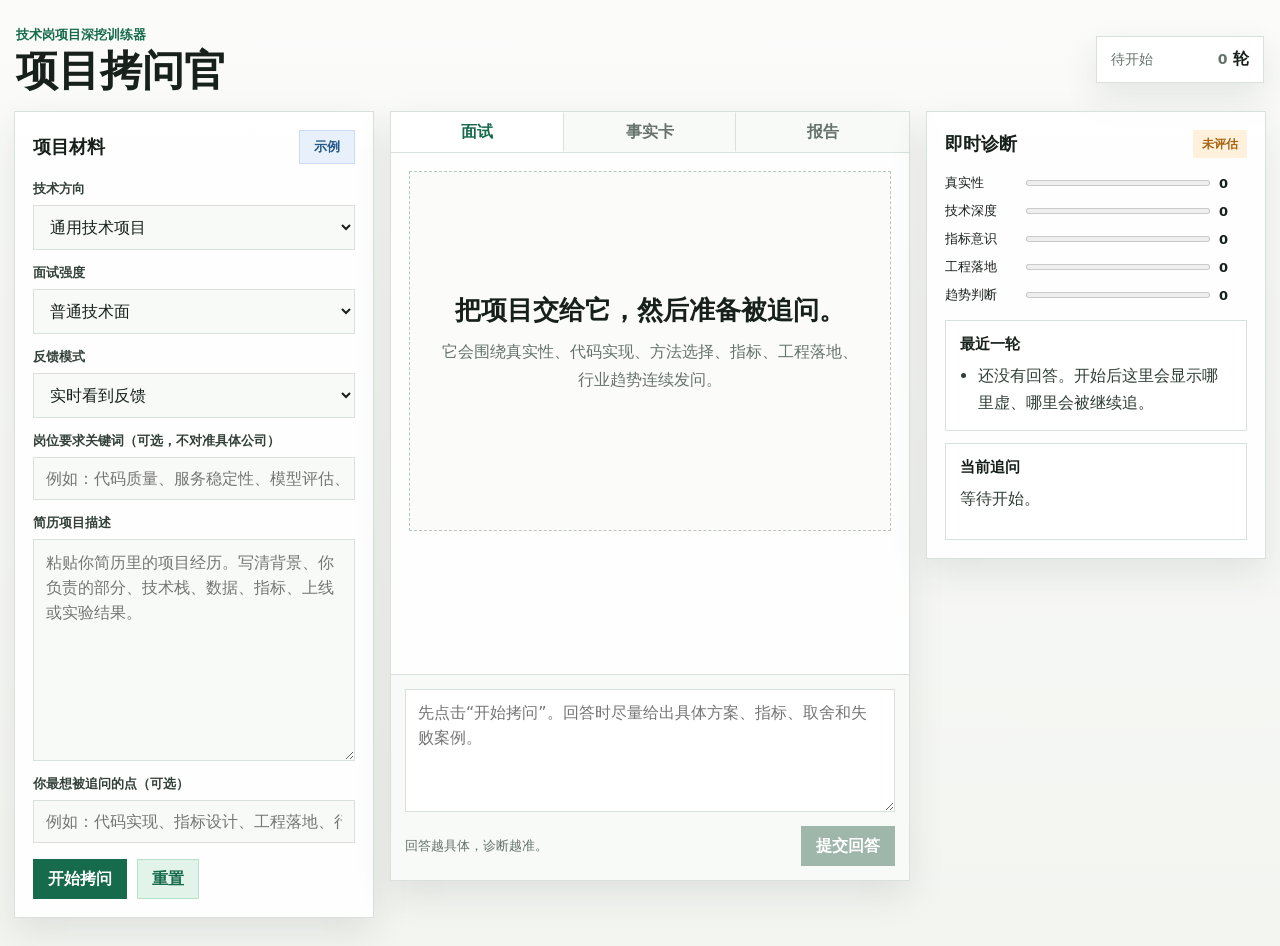
==== web/index.html @ c84b374d "问答格式和分析模板已就绪,模型调用成功,分析合理" ====
<!doctype html>
<html lang="zh-CN">
<head>
  <meta charset="utf-8">
  <meta name="viewport" content="width=device-width, initial-scale=1">
  <title>项目拷问官 | 技术岗项目深挖训练器</title>
  <link rel="stylesheet" href="styles.css">
</head>
<body>
  <main class="app-shell">
    <header class="topbar">
      <div>
        <p class="eyebrow">技术岗项目深挖训练器</p>
        <h1>项目拷问官</h1>
      </div>
      <div class="status-strip" aria-label="训练状态">
        <span id="sessionStatus">待开始</span>
        <strong><span id="roundCounter">0</span> 轮</strong>
      </div>
    </header>

    <section class="workspace">
      <aside class="setup-panel" aria-label="项目输入">
        <div class="panel-head">
          <h2>项目材料</h2>
          <button class="ghost-button" id="loadSample" type="button" title="填入一段通用技术项目示例">示例</button>
        </div>

        <label>
          <span>技术方向</span>
          <select id="track">
            <option value="general">通用技术项目</option>
            <option value="code">软件工程 / 代码项目</option>
            <option value="ai">AI / 智能系统</option>
            <option value="backend">后端 / 工程系统</option>
            <option value="algorithm">算法 / 机器学习</option>
            <option value="data">数据 / 数据平台</option>
            <option value="frontend">前端 / 客户端</option>
            <option value="infra">基础设施 / DevOps</option>
          </select>
        </label>

        <label>
          <span>面试强度</span>
          <select id="intensity">
            <option value="normal">普通技术面</option>
            <option value="senior">深挖技术面</option>
            <option value="pressure">压力拷问</option>
          </select>
        </label>

        <label>
          <span>反馈模式</span>
          <select id="feedbackMode">
            <option value="realtime">实时看到反馈</option>
            <option value="final">结束后总体反馈</option>
          </select>
        </label>

        <label>
          <span>岗位要求关键词（可选，不对准具体公司）</span>
          <input id="jdKeywords" type="text" placeholder="例如：代码质量、服务稳定性、模型评估、Python">
        </label>

        <label>
          <span>简历项目描述</span>
          <textarea id="projectText" rows="8" placeholder="粘贴你简历里的项目经历。写清背景、你负责的部分、技术栈、数据、指标、上线或实验结果。"></textarea>
        </label>

        <label>
          <span>你最想被追问的点（可选）</span>
          <input id="focusText" type="text" placeholder="例如：代码实现、指标设计、工程落地、行业趋势">
        </label>

        <div class="button-row">
          <button class="primary-button" id="startSession" type="button">开始拷问</button>
          <button class="secondary-button" id="resetSession" type="button" title="清空当前训练状态">重置</button>
        </div>
      </aside>

      <section class="main-panel" aria-label="面试训练区">
        <nav class="tabs" aria-label="视图切换">
          <button class="tab active" data-tab="interview" type="button">面试</button>
          <button class="tab" data-tab="facts" type="button">事实卡</button>
          <button class="tab" data-tab="report" type="button">报告</button>
        </nav>

        <div class="tab-view active" id="interviewView">
          <div class="interview-board" id="chatLog">
            <div class="empty-state">
              <h2>把项目交给它，然后准备被追问。</h2>
              <p>它会围绕真实性、代码实现、方法选择、指标、工程落地、行业趋势连续发问。</p>
            </div>
          </div>

          <form class="answer-box" id="answerForm">
            <textarea id="answerInput" rows="4" placeholder="先点击“开始拷问”。回答时尽量给出具体方案、指标、取舍和失败案例。" disabled></textarea>
            <div class="answer-actions">
              <span id="answerHint">回答越具体，诊断越准。</span>
              <button class="primary-button" id="submitAnswer" type="submit" disabled>提交回答</button>
            </div>
          </form>
        </div>

        <div class="tab-view" id="factsView">
          <div class="fact-grid" id="factGrid">
            <article>
              <h3>项目事实卡</h3>
              <p>事实卡是面试官读你项目材料时的“草稿纸”：它会拆出你的个人贡献、技术路线、数据指标、工程落地和行业场景缺口，用来决定下一步该追哪里。</p>
              <p>它不是最终评价，而是为了让追问更像真实面试官读简历后的判断。</p>
            </article>
          </div>
        </div>

        <div class="tab-view" id="reportView">
          <div class="report-panel" id="reportPanel">
            <article>
              <h3>抗拷问报告</h3>
              <p>报告是训练结束后的复盘：汇总每轮问题分析、你的回答分析、暴露痛点、改进建议和示例回答。</p>
              <p>它的作用是告诉你这个项目哪里最容易被问穿，以及下一轮应该优先补哪块。</p>
            </article>
          </div>
        </div>
      </section>

      <aside class="insight-panel" aria-label="即时诊断">
        <div class="panel-head">
          <h2>即时诊断</h2>
          <span id="riskBadge">未评估</span>
        </div>

        <div class="score-stack" id="scoreStack">
          <div class="score-row">
            <span>真实性</span>
            <meter min="0" max="10" value="0"></meter>
            <strong>0</strong>
          </div>
          <div class="score-row">
            <span>技术深度</span>
            <meter min="0" max="10" value="0"></meter>
            <strong>0</strong>
          </div>
          <div class="score-row">
            <span>指标意识</span>
            <meter min="0" max="10" value="0"></meter>
            <strong>0</strong>
          </div>
          <div class="score-row">
            <span>工程落地</span>
            <meter min="0" max="10" value="0"></meter>
            <strong>0</strong>
          </div>
          <div class="score-row">
            <span>趋势判断</span>
            <meter min="0" max="10" value="0"></meter>
            <strong>0</strong>
          </div>
        </div>

        <div class="diagnosis-box">
          <h3>最近一轮</h3>
          <ul id="latestDiagnosis">
            <li>还没有回答。开始后这里会显示哪里虚、哪里会被继续追。</li>
          </ul>
        </div>

        <div class="diagnosis-box">
          <h3>当前追问</h3>
          <div id="currentQuestionBox" class="current-question-box">
            <p>等待开始。</p>
          </div>
        </div>
      </aside>
    </section>
  </main>

  <script src="app.js"></script>
</body>
</html>
---- web/styles.css ----
:root {
  color-scheme: light;
  --bg: #f3f5f1;
  --surface: #ffffff;
  --surface-2: #f8faf7;
  --ink: #17201b;
  --muted: #66736c;
  --line: #d9e1dc;
  --green: #176b4d;
  --green-2: #e2f3ea;
  --blue: #235789;
  --blue-2: #e7f0fb;
  --amber: #a86412;
  --amber-2: #fff1dc;
  --red: #b23b3b;
  --red-2: #fee7e7;
  --shadow: 0 14px 34px rgba(36, 49, 43, 0.1);
}

* {
  box-sizing: border-box;
}

body {
  margin: 0;
  min-height: 100vh;
  font-family: ui-sans-serif, system-ui, -apple-system, BlinkMacSystemFont, "Segoe UI", sans-serif;
  background:
    linear-gradient(180deg, rgba(255, 255, 255, 0.65), rgba(255, 255, 255, 0)),
    var(--bg);
  color: var(--ink);
}

button,
input,
select,
textarea {
  font: inherit;
}

button {
  cursor: pointer;
}

.app-shell {
  width: min(1500px, calc(100vw - 28px));
  margin: 0 auto;
  padding: 22px 0 28px;
}

.topbar {
  min-height: 86px;
  display: flex;
  align-items: center;
  justify-content: space-between;
  gap: 18px;
  padding: 4px 2px 18px;
}

.eyebrow {
  margin: 0 0 5px;
  font-size: 13px;
  color: var(--green);
  font-weight: 800;
  letter-spacing: 0;
}

h1,
h2,
h3,
p {
  margin-top: 0;
}

h1 {
  margin-bottom: 0;
  font-size: 42px;
  line-height: 1.05;
  letter-spacing: 0;
}

h2 {
  margin-bottom: 0;
  font-size: 18px;
}

h3 {
  margin-bottom: 8px;
  font-size: 15px;
}

.status-strip {
  display: flex;
  align-items: center;
  gap: 12px;
  min-width: 168px;
  justify-content: space-between;
  padding: 12px 14px;
  border: 1px solid var(--line);
  background: var(--surface);
  box-shadow: var(--shadow);
}

.status-strip span {
  color: var(--muted);
  font-size: 14px;
}

.workspace {
  display: grid;
  grid-template-columns: minmax(280px, 360px) minmax(420px, 1fr) minmax(280px, 340px);
  gap: 16px;
  align-items: start;
}

.setup-panel,
.main-panel,
.insight-panel {
  background: rgba(255, 255, 255, 0.9);
  border: 1px solid var(--line);
  box-shadow: var(--shadow);
}

.setup-panel,
.insight-panel {
  padding: 18px;
}

.panel-head {
  display: flex;
  align-items: center;
  justify-content: space-between;
  gap: 12px;
  margin-bottom: 16px;
}

label {
  display: grid;
  gap: 7px;
  margin-bottom: 14px;
}

label span {
  font-size: 13px;
  font-weight: 750;
  color: #334139;
}

input,
select,
textarea {
  width: 100%;
  border: 1px solid var(--line);
  background: var(--surface-2);
  color: var(--ink);
  padding: 11px 12px;
  outline: none;
}

textarea {
  resize: vertical;
  min-height: 96px;
  line-height: 1.55;
}

input:focus,
select:focus,
textarea:focus {
  border-color: var(--green);
  box-shadow: 0 0 0 3px rgba(23, 107, 77, 0.12);
}

.button-row,
.answer-actions {
  display: flex;
  align-items: center;
  gap: 10px;
}

.button-row {
  margin-top: 16px;
}

.primary-button,
.secondary-button,
.ghost-button,
.tab {
  min-height: 40px;
  border: 1px solid transparent;
  padding: 0 14px;
  font-weight: 800;
  white-space: nowrap;
}

.primary-button {
  color: #fff;
  background: var(--green);
}

.primary-button:hover {
  background: #11563d;
}

.primary-button:disabled {
  cursor: not-allowed;
  background: #9fb6ab;
}

.secondary-button {
  color: var(--green);
  background: var(--green-2);
  border-color: #badfcd;
}

.ghost-button {
  min-height: 34px;
  color: var(--blue);
  background: var(--blue-2);
  border-color: #c8ddf3;
  font-size: 13px;
}

.main-panel {
  min-height: calc(100vh - 132px);
  display: flex;
  flex-direction: column;
  overflow: hidden;
}

.tabs {
  display: grid;
  grid-template-columns: repeat(3, 1fr);
  border-bottom: 1px solid var(--line);
  background: var(--surface-2);
}

.tab {
  background: transparent;
  border-right: 1px solid var(--line);
  color: var(--muted);
}

.tab:last-child {
  border-right: 0;
}

.tab.active {
  color: var(--green);
  background: var(--surface);
}

.tab-view {
  display: none;
}

.tab-view.active {
  display: block;
}

#interviewView.active {
  display: flex;
  min-height: calc(100vh - 173px);
  flex-direction: column;
}

.interview-board {
  flex: 1;
  padding: 18px;
  overflow: auto;
}

.empty-state {
  min-height: 360px;
  display: grid;
  align-content: center;
  justify-items: center;
  text-align: center;
  border: 1px dashed #b9c8bf;
  background: #fbfcfa;
  padding: 28px;
}

.empty-state h2 {
  font-size: 26px;
  margin-bottom: 10px;
}

.empty-state p,
.fact-grid p,
.report-panel p {
  color: var(--muted);
  line-height: 1.7;
}

.message {
  width: min(780px, 100%);
  border: 1px solid var(--line);
  background: var(--surface);
  padding: 14px;
  margin-bottom: 12px;
}

.message.user {
  margin-left: auto;
  border-color: #c8ddf3;
  background: #f5faff;
}

.message.system {
  border-color: #badfcd;
  background: #f7fcf9;
}

.message-title {
  display: flex;
  justify-content: space-between;
  gap: 12px;
  margin-bottom: 8px;
  color: var(--muted);
  font-size: 12px;
  font-weight: 850;
}

.message p {
  margin-bottom: 0;
  line-height: 1.65;
}

.question-label {
  color: var(--green);
}

.answer-box {
  border-top: 1px solid var(--line);
  background: var(--surface-2);
  padding: 14px;
}

.answer-box textarea {
  min-height: 112px;
  background: var(--surface);
}

.answer-actions {
  justify-content: space-between;
  margin-top: 10px;
}

#answerHint {
  color: var(--muted);
  font-size: 13px;
}

.fact-grid,
.report-panel {
  padding: 18px;
  display: grid;
  gap: 14px;
}

.fact-grid {
  grid-template-columns: repeat(2, minmax(0, 1fr));
}

.fact-grid article,
.report-panel article,
.diagnosis-box {
  border: 1px solid var(--line);
  background: var(--surface);
  padding: 14px;
}

.fact-grid ul,
.report-panel ul,
.diagnosis-box ul,
.diagnosis-box ol {
  margin: 0;
  padding-left: 18px;
  color: #2f3e36;
  line-height: 1.7;
}

.current-question-box p {
  margin-bottom: 12px;
  color: #2f3e36;
  line-height: 1.7;
}

.time-limit {
  display: flex;
  justify-content: space-between;
  gap: 12px;
  margin-top: 8px;
  padding-top: 8px;
  border-top: 1px solid var(--line);
  font-size: 13px;
}

.time-limit span {
  color: var(--muted);
}

.pressure-meter {
  height: 7px;
  overflow: hidden;
  background: #e7ece8;
  border: 1px solid var(--line);
  margin: 10px 0 6px;
}

.pressure-meter span {
  display: block;
  width: 0;
  height: 100%;
  background: var(--green);
  transition: width 0.2s ease, background 0.2s ease;
}

.pressure-meter span.pressure-hot {
  background: var(--amber);
}

.time-over {
  color: var(--red);
}

.report-panel {
  grid-template-columns: 1fr;
}

#riskBadge {
  display: inline-flex;
  align-items: center;
  min-height: 28px;
  padding: 0 9px;
  background: var(--amber-2);
  color: var(--amber);
  font-size: 12px;
  font-weight: 850;
}

.score-stack {
  display: grid;
  gap: 10px;
  margin-bottom: 16px;
}

.score-row {
  display: grid;
  grid-template-columns: 72px 1fr 28px;
  align-items: center;
  gap: 9px;
  font-size: 13px;
}

meter {
  width: 100%;
  height: 12px;
}

.diagnosis-box {
  margin-top: 12px;
}

.pill-list {
  display: flex;
  flex-wrap: wrap;
  gap: 8px;
  padding: 0;
  margin: 0;
  list-style: none;
}

.pill-list li {
  padding: 7px 9px;
  background: var(--surface-2);
  border: 1px solid var(--line);
  color: #334139;
  font-size: 13px;
}

.metric-grid {
  display: grid;
  grid-template-columns: repeat(4, minmax(0, 1fr));
  gap: 10px;
}

.metric {
  background: var(--surface-2);
  border: 1px solid var(--line);
  padding: 12px;
}

.metric strong {
  display: block;
  font-size: 24px;
  color: var(--green);
}

.metric span {
  color: var(--muted);
  font-size: 12px;
}

.danger {
  border-color: #f0b8b8;
  background: var(--red-2);
}

.warning {
  border-color: #f0d4aa;
  background: var(--amber-2);
}

.feedback-item {
  border-top: 1px solid var(--line);
  margin-top: 12px;
  padding-top: 12px;
}

.feedback-item p {
  margin-bottom: 8px;
  line-height: 1.65;
}

@media (max-width: 1180px) {
  .workspace {
    grid-template-columns: minmax(280px, 360px) 1fr;
  }

  .insight-panel {
    grid-column: 1 / -1;
  }
}

@media (max-width: 820px) {
  .app-shell {
    width: min(100vw - 18px, 760px);
    padding-top: 12px;
  }

  .topbar {
    align-items: stretch;
    flex-direction: column;
  }

  h1 {
    font-size: 34px;
  }

  .workspace {
    grid-template-columns: 1fr;
  }

  .main-panel {
    min-height: auto;
  }

  #interviewView.active {
    min-height: 620px;
  }

  .fact-grid,
  .metric-grid {
    grid-template-columns: 1fr;
  }
}
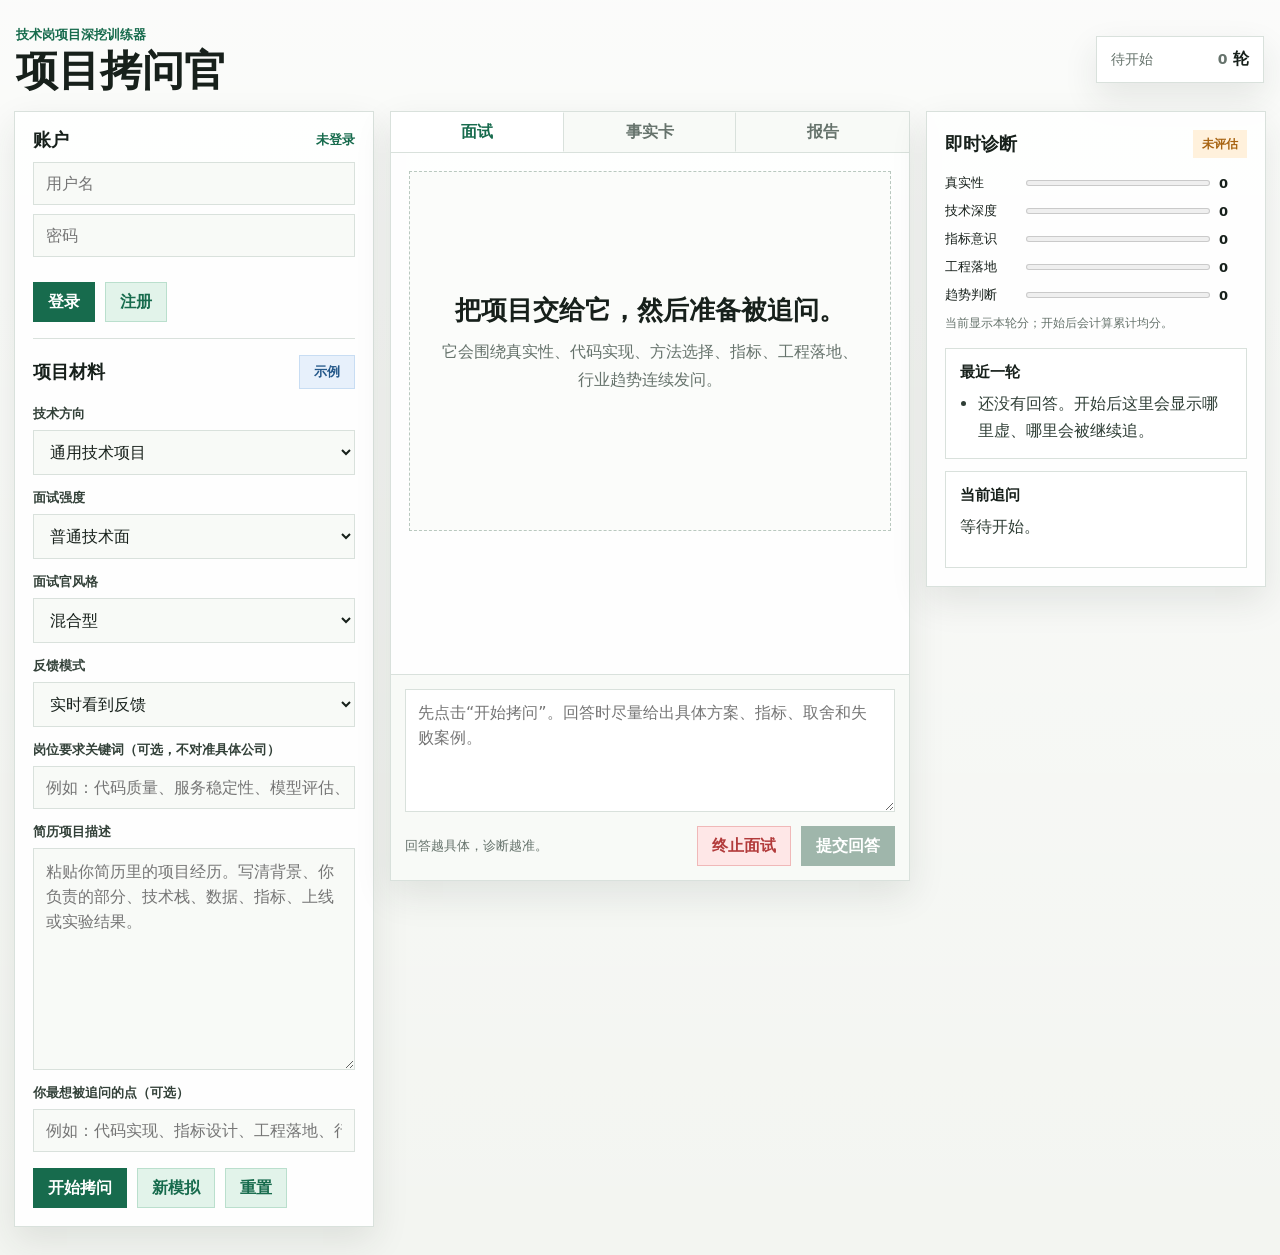
==== commit 8d8f53ea: "memo中的4-7迭代步,现在已经初步形成完整训练流程" ====
--- a/web/index.html
+++ b/web/index.html
@@ -21,6 +21,25 @@
 
     <section class="workspace">
       <aside class="setup-panel" aria-label="项目输入">
+        <div class="auth-card">
+          <div class="panel-head compact">
+            <h2>账户</h2>
+            <span id="currentUser">未登录</span>
+          </div>
+          <div id="authForm" class="auth-form">
+            <input id="loginUsername" type="text" autocomplete="username" placeholder="用户名">
+            <input id="loginPassword" type="password" autocomplete="current-password" placeholder="密码">
+            <div class="button-row auth-actions">
+              <button class="primary-button" id="loginButton" type="button">登录</button>
+              <button class="secondary-button" id="registerButton" type="button">注册</button>
+            </div>
+          </div>
+          <div id="userBox" class="user-box hidden">
+            <p>每次模拟都会保存，方便复盘和调试。</p>
+            <button class="ghost-button" id="logoutButton" type="button">退出登录</button>
+          </div>
+        </div>
+
         <div class="panel-head">
           <h2>项目材料</h2>
           <button class="ghost-button" id="loadSample" type="button" title="填入一段通用技术项目示例">示例</button>
@@ -50,6 +69,18 @@
         </label>
 
         <label>
+          <span>面试官风格</span>
+          <select id="interviewerStyle">
+            <option value="mixed">混合型</option>
+            <option value="professional">专业型</option>
+            <option value="pressure">压力型</option>
+            <option value="friendly">随和型</option>
+            <option value="business">业务落地型</option>
+            <option value="fundamental">基础盘型</option>
+          </select>
+        </label>
+
+        <label>
           <span>反馈模式</span>
           <select id="feedbackMode">
             <option value="realtime">实时看到反馈</option>
@@ -74,7 +105,18 @@
 
         <div class="button-row">
           <button class="primary-button" id="startSession" type="button">开始拷问</button>
+          <button class="secondary-button" id="newSession" type="button" title="清空当前对话，开启新的模拟">新模拟</button>
           <button class="secondary-button" id="resetSession" type="button" title="清空当前训练状态">重置</button>
+        </div>
+
+        <div id="historyBox" class="history-box hidden">
+          <div class="panel-head compact">
+            <h2>历史模拟</h2>
+            <button class="ghost-button" id="refreshHistory" type="button">刷新</button>
+          </div>
+          <ul id="historyList">
+            <li>还没有历史模拟。</li>
+          </ul>
         </div>
       </aside>
 
@@ -97,7 +139,10 @@
             <textarea id="answerInput" rows="4" placeholder="先点击“开始拷问”。回答时尽量给出具体方案、指标、取舍和失败案例。" disabled></textarea>
             <div class="answer-actions">
               <span id="answerHint">回答越具体，诊断越准。</span>
-              <button class="primary-button" id="submitAnswer" type="submit" disabled>提交回答</button>
+              <div class="button-row inline-actions">
+                <button class="secondary-button" id="stopSession" type="button">终止面试</button>
+                <button class="primary-button" id="submitAnswer" type="submit" disabled>提交回答</button>
+              </div>
             </div>
           </form>
         </div>
@@ -106,8 +151,8 @@
           <div class="fact-grid" id="factGrid">
             <article>
               <h3>项目事实卡</h3>
-              <p>事实卡是面试官读你项目材料时的“草稿纸”：它会拆出你的个人贡献、技术路线、数据指标、工程落地和行业场景缺口，用来决定下一步该追哪里。</p>
-              <p>它不是最终评价，而是为了让追问更像真实面试官读简历后的判断。</p>
+              <p>事实卡是面试官读简历后的结构化草稿，用来决定先问哪里、哪里可能被问穿。</p>
+              <p>它会拆出方向判断、岗位关键词、项目材料完整度和初始风险点。它不打最终分，也不替代报告。</p>
             </article>
           </div>
         </div>
@@ -116,8 +161,8 @@
           <div class="report-panel" id="reportPanel">
             <article>
               <h3>抗拷问报告</h3>
-              <p>报告是训练结束后的复盘：汇总每轮问题分析、你的回答分析、暴露痛点、改进建议和示例回答。</p>
-              <p>它的作用是告诉你这个项目哪里最容易被问穿，以及下一轮应该优先补哪块。</p>
+              <p>报告是最终复盘区。无论选择实时反馈还是结束后反馈，训练结束后都会在这里汇总每一轮反馈。</p>
+              <p>它包含每轮问题分析、回答分析、是否答到问题、痛点、改进建议、示例回答，以及整场总结和下一轮训练重点。</p>
             </article>
           </div>
         </div>
--- a/web/styles.css
+++ b/web/styles.css
@@ -134,6 +134,95 @@
   margin-bottom: 16px;
 }
 
+.panel-head.compact {
+  margin-bottom: 10px;
+}
+
+.panel-head.compact span {
+  color: var(--green);
+  font-size: 13px;
+  font-weight: 850;
+}
+
+.hidden {
+  display: none !important;
+}
+
+.auth-card {
+  border-bottom: 1px solid var(--line);
+  margin: -2px 0 16px;
+  padding-bottom: 16px;
+}
+
+.auth-form {
+  display: grid;
+  gap: 9px;
+}
+
+.auth-actions {
+  margin-top: 2px;
+}
+
+.user-box {
+  display: grid;
+  gap: 10px;
+}
+
+.user-box p {
+  margin-bottom: 0;
+  color: var(--muted);
+  font-size: 13px;
+  line-height: 1.6;
+}
+
+.history-box {
+  border-top: 1px solid var(--line);
+  margin-top: 18px;
+  padding-top: 16px;
+}
+
+.history-box ul {
+  display: grid;
+  gap: 8px;
+  list-style: none;
+  margin: 0;
+  padding: 0;
+}
+
+.history-box li {
+  color: var(--muted);
+  font-size: 13px;
+}
+
+.history-item {
+  width: 100%;
+  border: 1px solid var(--line);
+  background: var(--surface-2);
+  color: var(--ink);
+  padding: 10px;
+  text-align: left;
+}
+
+.history-item:hover {
+  border-color: #badfcd;
+  background: #f7fcf9;
+}
+
+.history-item strong,
+.history-item span {
+  display: block;
+}
+
+.history-item strong {
+  margin-bottom: 4px;
+  font-size: 13px;
+}
+
+.history-item span {
+  color: var(--muted);
+  font-size: 12px;
+}
+
 label {
   display: grid;
   gap: 7px;
@@ -179,6 +268,10 @@
 
 .button-row {
   margin-top: 16px;
+}
+
+.inline-actions {
+  margin-top: 0;
 }
 
 .primary-button,
@@ -212,6 +305,12 @@
   border-color: #badfcd;
 }
 
+#stopSession {
+  color: var(--red);
+  background: var(--red-2);
+  border-color: #f0b8b8;
+}
+
 .ghost-button {
   min-height: 34px;
   color: var(--blue);
@@ -368,6 +467,10 @@
   border: 1px solid var(--line);
   background: var(--surface);
   padding: 14px;
+}
+
+.wide-card {
+  grid-column: 1 / -1;
 }
 
 .fact-grid ul,
@@ -445,6 +548,13 @@
   margin-bottom: 16px;
 }
 
+.score-note {
+  margin: 0;
+  color: var(--muted);
+  font-size: 12px;
+  line-height: 1.5;
+}
+
 .score-row {
   display: grid;
   grid-template-columns: 72px 1fr 28px;
@@ -523,6 +633,35 @@
   line-height: 1.65;
 }
 
+.round-score-grid {
+  display: grid;
+  grid-template-columns: repeat(5, minmax(0, 1fr));
+  gap: 8px;
+  margin: 8px 0 12px;
+}
+
+.round-score {
+  border: 1px solid var(--line);
+  background: var(--surface-2);
+  padding: 8px;
+}
+
+.round-score span,
+.round-score strong {
+  display: block;
+}
+
+.round-score span {
+  color: var(--muted);
+  font-size: 12px;
+}
+
+.round-score strong {
+  color: var(--green);
+  font-size: 18px;
+  margin-top: 2px;
+}
+
 @media (max-width: 1180px) {
   .workspace {
     grid-template-columns: minmax(280px, 360px) 1fr;
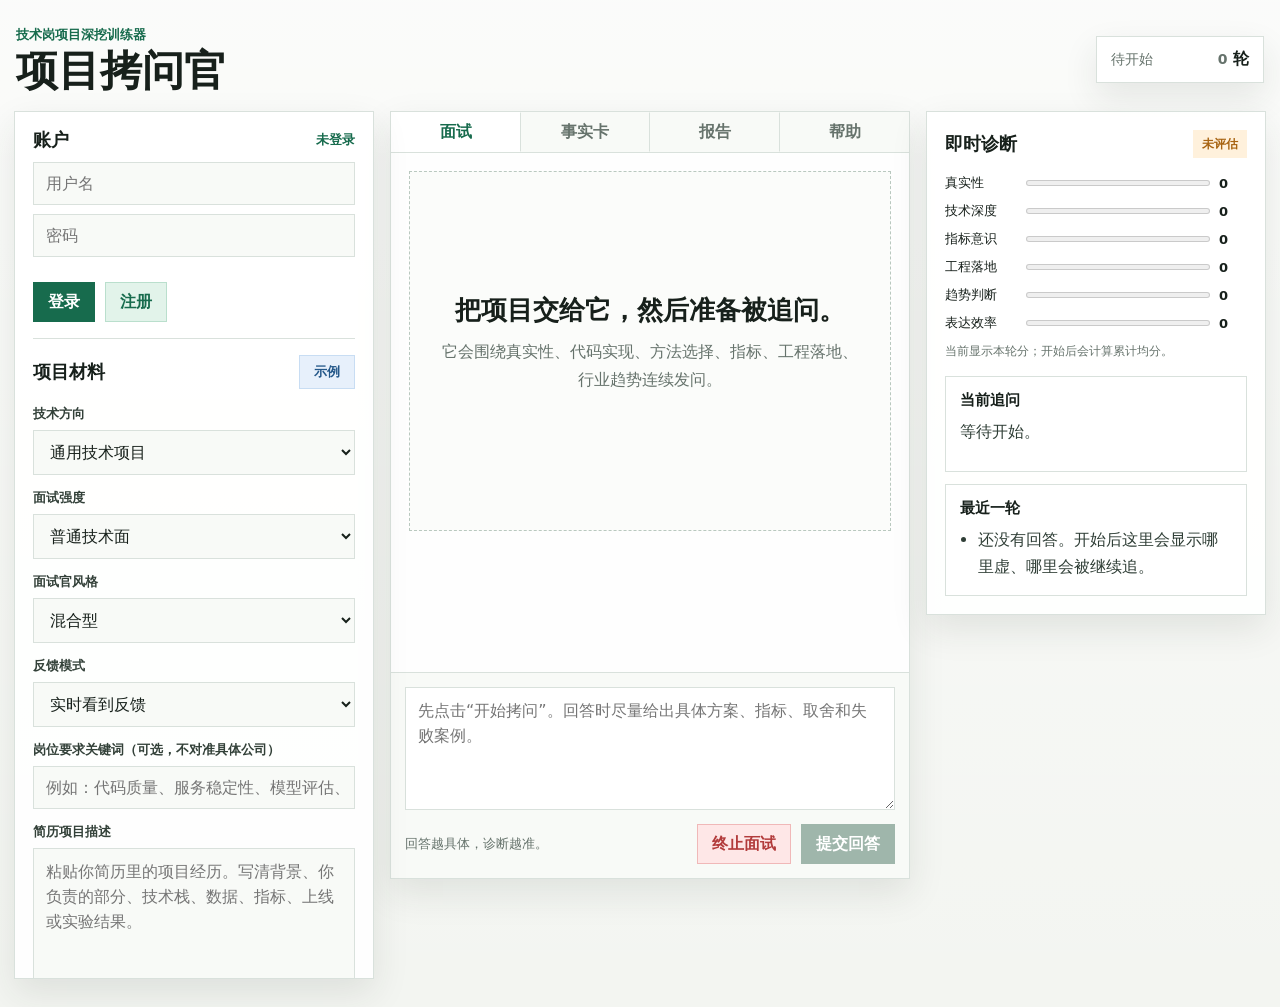
==== commit 54808368: "10. 明确了面试官思路：在“事实卡”中将项目拆分(主张/需要证据/风险点)，用于指导后续追问；行业形势，根据项目的方向和成果生成行业落地方面的问题和思考；拷问压力阶梯，根据回答的不同评价来追问不同的" ====
--- a/web/index.html
+++ b/web/index.html
@@ -109,15 +109,15 @@
           <button class="secondary-button" id="resetSession" type="button" title="清空当前训练状态">重置</button>
         </div>
 
-        <div id="historyBox" class="history-box hidden">
-          <div class="panel-head compact">
-            <h2>历史模拟</h2>
+        <details id="historyBox" class="history-box hidden">
+          <summary>
+            <span>历史模拟</span>
             <button class="ghost-button" id="refreshHistory" type="button">刷新</button>
-          </div>
+          </summary>
           <ul id="historyList">
             <li>还没有历史模拟。</li>
           </ul>
-        </div>
+        </details>
       </aside>
 
       <section class="main-panel" aria-label="面试训练区">
@@ -125,6 +125,7 @@
           <button class="tab active" data-tab="interview" type="button">面试</button>
           <button class="tab" data-tab="facts" type="button">事实卡</button>
           <button class="tab" data-tab="report" type="button">报告</button>
+          <button class="tab" data-tab="help" type="button">帮助</button>
         </nav>
 
         <div class="tab-view active" id="interviewView">
@@ -166,6 +167,101 @@
             </article>
           </div>
         </div>
+
+        <div class="tab-view" id="helpView">
+          <div class="help-panel">
+            <article class="wide-card quick-start">
+              <h3>快速上手</h3>
+              <ol>
+                <li>登录或注册，保证每次模拟、回答和报告都会保存到历史记录。</li>
+                <li>在左侧粘贴一段简历项目，至少写清背景、你负责的部分、技术栈、数据、指标和结果。</li>
+                <li>选择技术方向、面试强度、面试官风格和反馈模式，然后点击开始拷问。</li>
+                <li>每轮只回答当前问题。优先用“结论、证据、取舍、不足”四步回答，不要背项目介绍。</li>
+                <li>训练中看右侧即时诊断；结束后到报告页看每轮评分、痛点、示例回答和下一轮训练重点。</li>
+              </ol>
+            </article>
+
+            <article class="wide-card">
+              <h3>项目拷问官是什么</h3>
+              <p>它是技术岗项目深挖训练器，不是通用聊天面试官。它会围绕你的简历项目连续追问真实性、实现细节、方法选择、指标评估、工程落地、行业理解和表达效率。</p>
+              <p>目标不是让你背答案，而是帮你发现项目中最容易被问穿的位置，并把回答补到“能被继续追问”的程度。</p>
+            </article>
+
+            <article>
+              <h3>推荐使用流程</h3>
+              <ol>
+                <li>先登录，保证每次模拟都会保存。</li>
+                <li>粘贴一段真实项目经历，尽量包含背景、个人职责、技术栈、数据、指标和结果。</li>
+                <li>选择技术方向、面试强度、面试官风格和反馈模式。</li>
+                <li>点击开始拷问，一次只回答当前问题。</li>
+                <li>回答时先给结论，再给证据，最后说取舍或不足。</li>
+                <li>训练结束后去报告页看每轮复盘和整场总结。</li>
+              </ol>
+            </article>
+
+            <article>
+              <h3>事实卡怎么用</h3>
+              <p>事实卡是面试官读项目材料后的抓漏洞清单。它用于决定先问哪里，不是最终评分。</p>
+              <ul>
+                <li>证据链拷问图：把项目拆成主张、需要证据和风险点。</li>
+                <li>行业趋势追问卡：提醒你准备成本、可靠性、合规、部署和 ROI。</li>
+                <li>方向判断：系统认为你的项目更接近哪个技术方向。</li>
+                <li>岗位关键词：你填的能力关键词是否能被项目支撑。</li>
+                <li>简历完整度：个人贡献、指标、数据来源、工程落地、行业场景是否写清。</li>
+                <li>初始风险点：面试官最可能第一时间追问的缺口。</li>
+              </ul>
+            </article>
+
+            <article>
+              <h3>即时诊断怎么用</h3>
+              <p>即时诊断只看最近一轮，用于当场调整。它会显示本轮分数、是否答到问题，以及最核心的痛点。</p>
+              <p>如果选择结束后总体反馈，训练中不会展开逐轮评价，但每轮反馈仍会保存到报告里。</p>
+            </article>
+
+            <article>
+              <h3>三种面试强度</h3>
+              <ul>
+                <li>普通技术面：先确认项目主线、个人职责和基本技术判断，压力最低。</li>
+                <li>深挖技术面：持续追代码路径、指标、取舍、边界条件、失败案例和工程落地。</li>
+                <li>压力拷问：直接质疑真实性、个人贡献、是否调包、指标是否自洽、异常场景是否真的做过。</li>
+              </ul>
+            </article>
+
+            <article class="wide-card">
+              <h3>六个评分指标</h3>
+              <div class="help-metric-grid">
+                <div><strong>真实性</strong><span>能否证明你亲手做过，有清楚的个人贡献、代码边界、调试经历和失败案例。</span></div>
+                <div><strong>技术深度</strong><span>能否讲清原理、替代方案、取舍、边界条件和复杂问题。</span></div>
+                <div><strong>指标意识</strong><span>能否说明怎么证明方案有效，包括指标定义、baseline、采集方式和失败样本。</span></div>
+                <div><strong>工程落地</strong><span>能否说明部署、异常、监控、性能、成本、安全、降级和回滚。</span></div>
+                <div><strong>趋势判断</strong><span>能否理解真实业务场景、企业约束、行业发展和技术趋势对方案的影响。</span></div>
+                <div><strong>表达效率</strong><span>能否在建议时长内先给结论、再给证据、最后收束；拖太久会扣分。</span></div>
+              </div>
+            </article>
+
+            <article>
+              <h3>报告怎么用</h3>
+              <p>报告是最终复盘区。无论实时反馈还是结束后反馈，报告都会保留每轮评分和反馈。</p>
+              <ul>
+                <li>总览：看最终总分、最近一轮、完成轮次和危险点数量。</li>
+                <li>训练有效性：这是工具本身的质量指标，看问题是否贴项目、追问是否深入、诊断是否抓住真实痛点。</li>
+                <li>每轮复盘：看每轮六维分、答题时长、是否答到问题、痛点和示例回答。</li>
+                <li>整场总结：看反复暴露的问题和下一轮训练重点。</li>
+              </ul>
+            </article>
+
+            <article>
+              <h3>如何真正提升</h3>
+              <ul>
+                <li>不要只看总分，优先看最低维度和被连续追问的地方。</li>
+                <li>把每个项目准备成三层：90 秒概述、核心模块实现、失败和改进。</li>
+                <li>每个关键结论都配一个证据：代码路径、指标、日志、压测、实验或线上案例。</li>
+                <li>如果被指出没答到问题，下一轮先复述问题核心，再回答，不要背准备稿。</li>
+                <li>每轮结束后，把示例回答改写成你自己项目真实发生过的版本。</li>
+              </ul>
+            </article>
+          </div>
+        </div>
       </section>
 
       <aside class="insight-panel" aria-label="即时诊断">
@@ -199,6 +295,13 @@
             <span>趋势判断</span>
             <meter min="0" max="10" value="0"></meter>
             <strong>0</strong>
+          </div>
+        </div>
+
+        <div class="diagnosis-box">
+          <h3>当前追问</h3>
+          <div id="currentQuestionBox" class="current-question-box">
+            <p>等待开始。</p>
           </div>
         </div>
 
@@ -208,13 +311,6 @@
             <li>还没有回答。开始后这里会显示哪里虚、哪里会被继续追。</li>
           </ul>
         </div>
-
-        <div class="diagnosis-box">
-          <h3>当前追问</h3>
-          <div id="currentQuestionBox" class="current-question-box">
-            <p>等待开始。</p>
-          </div>
-        </div>
       </aside>
     </section>
   </main>
--- a/web/styles.css
+++ b/web/styles.css
@@ -126,6 +126,14 @@
   padding: 18px;
 }
 
+.setup-panel,
+.insight-panel {
+  position: sticky;
+  top: 16px;
+  max-height: calc(100vh - 32px);
+  overflow: auto;
+}
+
 .panel-head {
   display: flex;
   align-items: center;
@@ -181,11 +189,43 @@
   padding-top: 16px;
 }
 
+.history-box summary {
+  display: flex;
+  align-items: center;
+  justify-content: space-between;
+  gap: 12px;
+  list-style: none;
+  cursor: pointer;
+}
+
+.history-box summary::-webkit-details-marker {
+  display: none;
+}
+
+.history-box summary span {
+  color: var(--ink);
+  font-size: 15px;
+  font-weight: 850;
+}
+
+.history-box summary::before {
+  content: "▸";
+  color: var(--green);
+  font-size: 14px;
+  transition: transform 0.18s ease;
+}
+
+.history-box[open] summary::before {
+  transform: rotate(90deg);
+}
+
 .history-box ul {
   display: grid;
   gap: 8px;
   list-style: none;
-  margin: 0;
+  max-height: 280px;
+  overflow: auto;
+  margin: 12px 0 0;
   padding: 0;
 }
 
@@ -257,6 +297,14 @@
 textarea:focus {
   border-color: var(--green);
   box-shadow: 0 0 0 3px rgba(23, 107, 77, 0.12);
+}
+
+input:disabled,
+select:disabled,
+textarea:disabled {
+  cursor: not-allowed;
+  color: #7c8881;
+  background: #edf1ee;
 }
 
 .button-row,
@@ -320,7 +368,8 @@
 }
 
 .main-panel {
-  min-height: calc(100vh - 132px);
+  height: calc(100vh - 132px);
+  min-height: 680px;
   display: flex;
   flex-direction: column;
   overflow: hidden;
@@ -328,7 +377,7 @@
 
 .tabs {
   display: grid;
-  grid-template-columns: repeat(3, 1fr);
+  grid-template-columns: repeat(4, 1fr);
   border-bottom: 1px solid var(--line);
   background: var(--surface-2);
 }
@@ -358,14 +407,17 @@
 
 #interviewView.active {
   display: flex;
-  min-height: calc(100vh - 173px);
+  min-height: 0;
+  height: 100%;
   flex-direction: column;
 }
 
 .interview-board {
-  flex: 1;
+  flex: 1 1 auto;
+  min-height: 0;
   padding: 18px;
   overflow: auto;
+  overscroll-behavior: contain;
 }
 
 .empty-state {
@@ -386,7 +438,8 @@
 
 .empty-state p,
 .fact-grid p,
-.report-panel p {
+.report-panel p,
+.help-panel p {
   color: var(--muted);
   line-height: 1.7;
 }
@@ -430,6 +483,7 @@
 }
 
 .answer-box {
+  flex: 0 0 auto;
   border-top: 1px solid var(--line);
   background: var(--surface-2);
   padding: 14px;
@@ -450,19 +504,40 @@
   font-size: 13px;
 }
 
+.submit-error {
+  display: flex;
+  align-items: center;
+  justify-content: space-between;
+  gap: 12px;
+  margin-top: 10px;
+  padding: 10px 12px;
+  border: 1px solid #f0b8b8;
+  background: var(--red-2);
+  color: var(--red);
+  font-size: 13px;
+  line-height: 1.5;
+}
+
+.submit-error button {
+  flex: 0 0 auto;
+}
+
 .fact-grid,
-.report-panel {
+.report-panel,
+.help-panel {
   padding: 18px;
   display: grid;
   gap: 14px;
 }
 
-.fact-grid {
+.fact-grid,
+.help-panel {
   grid-template-columns: repeat(2, minmax(0, 1fr));
 }
 
 .fact-grid article,
 .report-panel article,
+.help-panel article,
 .diagnosis-box {
   border: 1px solid var(--line);
   background: var(--surface);
@@ -473,8 +548,19 @@
   grid-column: 1 / -1;
 }
 
+.quick-start {
+  border-color: #badfcd !important;
+  background: #f7fcf9 !important;
+}
+
+.quick-start h3 {
+  color: var(--green);
+}
+
 .fact-grid ul,
 .report-panel ul,
+.help-panel ul,
+.help-panel ol,
 .diagnosis-box ul,
 .diagnosis-box ol {
   margin: 0;
@@ -483,6 +569,34 @@
   line-height: 1.7;
 }
 
+.help-metric-grid {
+  display: grid;
+  grid-template-columns: repeat(3, minmax(0, 1fr));
+  gap: 10px;
+}
+
+.help-metric-grid div {
+  border: 1px solid var(--line);
+  background: var(--surface-2);
+  padding: 12px;
+}
+
+.help-metric-grid strong,
+.help-metric-grid span {
+  display: block;
+}
+
+.help-metric-grid strong {
+  color: var(--green);
+  margin-bottom: 6px;
+}
+
+.help-metric-grid span {
+  color: var(--muted);
+  font-size: 13px;
+  line-height: 1.6;
+}
+
 .current-question-box p {
   margin-bottom: 12px;
   color: #2f3e36;
@@ -492,6 +606,7 @@
 .time-limit {
   display: flex;
   justify-content: space-between;
+  align-items: center;
   gap: 12px;
   margin-top: 8px;
   padding-top: 8px;
@@ -499,16 +614,34 @@
   font-size: 13px;
 }
 
+.time-limit:last-child {
+  margin-top: 10px;
+  padding: 12px;
+  border: 1px solid #badfcd;
+  background: var(--green-2);
+}
+
 .time-limit span {
   color: var(--muted);
 }
 
+.time-limit strong {
+  color: var(--ink);
+}
+
+.time-limit:last-child strong {
+  color: var(--green);
+  font-size: 28px;
+  line-height: 1;
+  font-variant-numeric: tabular-nums;
+}
+
 .pressure-meter {
-  height: 7px;
+  height: 10px;
   overflow: hidden;
   background: #e7ece8;
   border: 1px solid var(--line);
-  margin: 10px 0 6px;
+  margin: 12px 0 8px;
 }
 
 .pressure-meter span {
@@ -524,7 +657,11 @@
 }
 
 .time-over {
-  color: var(--red);
+  color: var(--red) !important;
+}
+
+.time-warning {
+  color: var(--amber) !important;
 }
 
 .report-panel {
@@ -595,9 +732,23 @@
   gap: 10px;
 }
 
+.product-metric-grid,
+.evidence-chain {
+  display: grid;
+  grid-template-columns: repeat(3, minmax(0, 1fr));
+  gap: 10px;
+}
+
 .metric {
   background: var(--surface-2);
   border: 1px solid var(--line);
+  padding: 12px;
+}
+
+.product-metric-grid div,
+.evidence-chain div {
+  border: 1px solid var(--line);
+  background: var(--surface-2);
   padding: 12px;
 }
 
@@ -607,9 +758,51 @@
   color: var(--green);
 }
 
+.product-metric-grid strong {
+  display: block;
+  color: var(--green);
+  font-size: 22px;
+}
+
+.evidence-chain strong {
+  display: block;
+  color: #24312b;
+  line-height: 1.55;
+}
+
 .metric span {
   color: var(--muted);
   font-size: 12px;
+}
+
+.product-metric-grid span,
+.evidence-chain span {
+  display: block;
+  margin-bottom: 6px;
+  color: var(--muted);
+  font-size: 12px;
+  font-weight: 850;
+}
+
+.product-metric-grid small {
+  display: block;
+  margin-top: 4px;
+  color: var(--muted);
+  line-height: 1.5;
+}
+
+.evidence-chain ul {
+  margin: 0;
+  padding-left: 17px;
+}
+
+.trend-card .pill-list {
+  margin: 10px 0;
+}
+
+.probe-line {
+  margin-bottom: 0;
+  color: #2f3e36 !important;
 }
 
 .danger {
@@ -635,7 +828,7 @@
 
 .round-score-grid {
   display: grid;
-  grid-template-columns: repeat(5, minmax(0, 1fr));
+  grid-template-columns: repeat(6, minmax(0, 1fr));
   gap: 8px;
   margin: 8px 0 12px;
 }
@@ -667,8 +860,15 @@
     grid-template-columns: minmax(280px, 360px) 1fr;
   }
 
+  .setup-panel {
+    position: static;
+    max-height: none;
+  }
+
   .insight-panel {
     grid-column: 1 / -1;
+    position: static;
+    max-height: none;
   }
 }
 
@@ -692,15 +892,26 @@
   }
 
   .main-panel {
+    height: auto;
     min-height: auto;
   }
 
   #interviewView.active {
+    height: 720px;
     min-height: 620px;
   }
 
+  .history-box ul {
+    max-height: 220px;
+  }
+
   .fact-grid,
-  .metric-grid {
+  .help-panel,
+  .help-metric-grid,
+  .product-metric-grid,
+  .evidence-chain,
+  .metric-grid,
+  .round-score-grid {
     grid-template-columns: 1fr;
   }
 }
